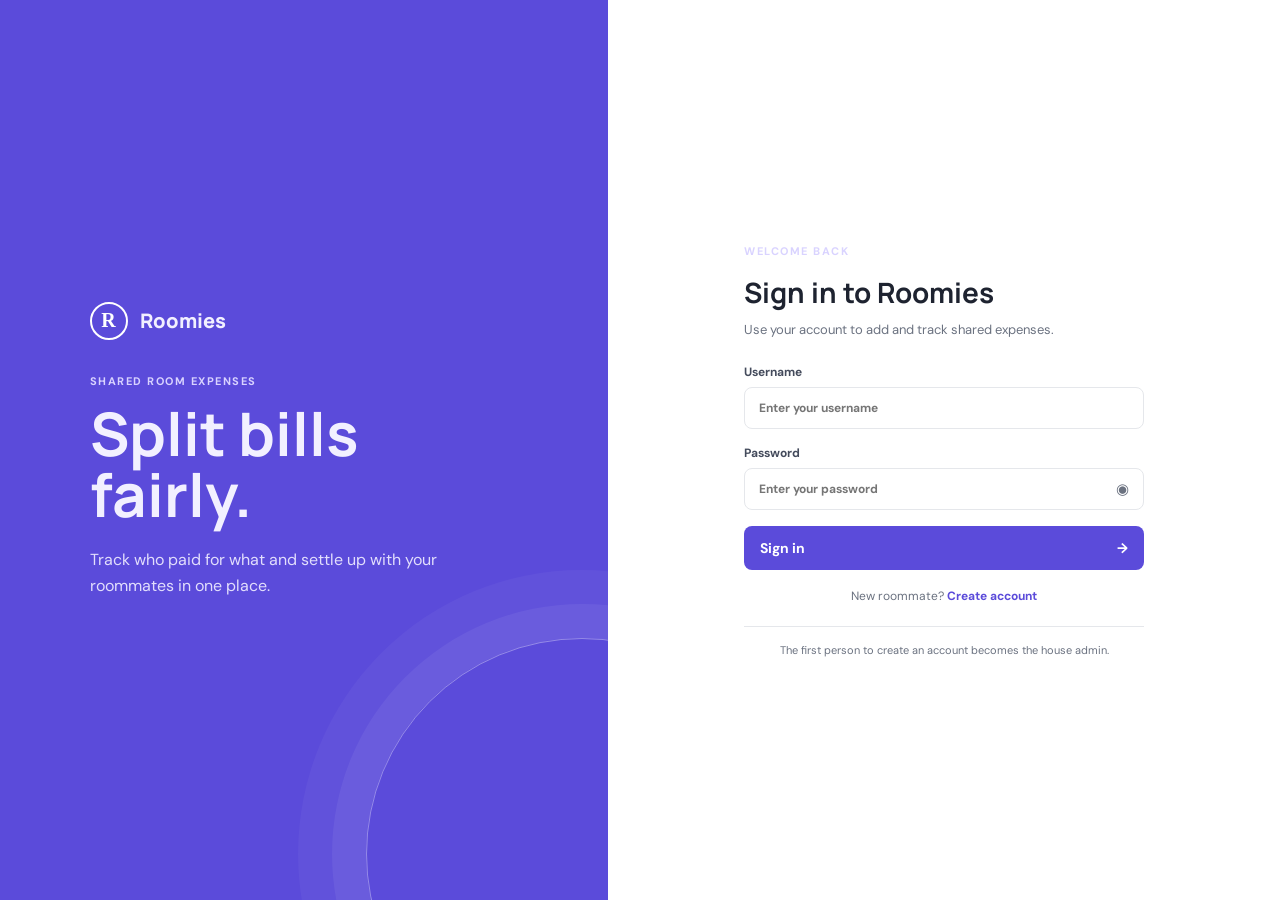
==== roommate-expenses/index.html @ 8bdee379 "Add Roomies shared expense tracker app with login system" ====
<!doctype html>
<html lang="en">
<head>
  <meta charset="UTF-8" />
  <meta name="viewport" content="width=device-width, initial-scale=1.0" />
  <meta name="theme-color" content="#5b4bda" />
  <title>Roomies | Shared expense tracker</title>
  <link rel="preconnect" href="https://fonts.googleapis.com">
  <link rel="preconnect" href="https://fonts.gstatic.com" crossorigin>
  <link href="https://fonts.googleapis.com/css2?family=DM+Sans:wght@400;500;600;700&family=Manrope:wght@700;800&display=swap" rel="stylesheet">
  <link rel="stylesheet" href="styles.css" />
</head>
<body>
  <script>if (!sessionStorage.getItem('roomies-token')) window.location.replace('login.html');</script>
  <div class="app-shell">
    <header class="app-header">
      <div class="brand"><span class="brand-mark">R</span><span>Roomies</span></div>
      <p class="tagline">Split room expenses fairly with your roommates.</p>
      <div class="session-bar"><span id="current-user-label">Signed in</span><button type="button" id="logout-btn" class="remove-btn">Log out</button></div>
    </header>

    <main class="layout">
      <section class="card">
        <h2>Add an expense</h2>
        <form id="expense-form" class="stacked-form">
          <label>What was purchased
            <input id="expense-description" type="text" placeholder="e.g. Groceries, Wi-Fi bill" required maxlength="120" />
          </label>
          <label>Amount (SAR)
            <input id="expense-amount" type="number" step="0.01" min="0.01" placeholder="0.00" required />
          </label>
          <fieldset class="participants-box">
            <legend>Split between (you are recorded as the payer)</legend>
            <div id="expense-participants" class="chip-checklist"></div>
          </fieldset>
          <button class="primary-btn full" type="submit">Add expense →</button>
          <p id="expense-error" class="error-text" hidden></p>
        </form>
      </section>

      <section class="card wide">
        <h2>Total invested</h2>
        <div id="invested-grid" class="invested-grid"></div>
      </section>

      <section class="card wide" hidden>
        <h2>Roommates</h2>
        <ul id="roommate-list" class="chip-list"></ul>

        <p id="admin-locked-note" class="empty-note">Only the house admin can add or remove roommates.</p>

        <div id="admin-panel" hidden>
          <form id="roommate-form" class="inline-form">
            <input id="roommate-name" type="text" placeholder="Add roommate name (e.g. guest)" required maxlength="40" />
            <button class="primary-btn" type="submit">＋ Add</button>
          </form>
        </div>
        <p id="roommate-error" class="error-text" hidden></p>
      </section>

      <section class="card wide">
        <h2>Balances</h2>
        <div class="table-wrap">
          <table class="data-table" id="balance-table">
            <thead><tr><th>Roommate</th><th>Paid</th><th>Share</th><th>Net balance</th></tr></thead>
            <tbody></tbody>
          </table>
        </div>
      </section>

      <section class="card wide">
        <h2>Who owes whom</h2>
        <ul id="settlement-list" class="settlement-list"></ul>
      </section>

      <section class="card wide">
        <h2>Expense history</h2>
        <div class="table-wrap">
          <table class="data-table" id="expense-table">
            <thead><tr><th>Item</th><th>Amount</th><th>Paid by</th><th>Split between</th><th>Date</th><th></th></tr></thead>
            <tbody></tbody>
          </table>
        </div>
      </section>
    </main>
  </div>
  <script src="app.js"></script>
</body>
</html>
---- roommate-expenses/styles.css ----
:root {
  --ink: #1e2330;
  --muted: #6b7280;
  --line: #e5e7eb;
  --paper: #f6f7fb;
  --accent: #5b4bda;
  --accent-dark: #4636b0;
  --danger: #c0392b;
  --positive: #1c9963;
  --negative: #c0392b;
}

* { box-sizing: border-box; }
body { margin: 0; background: var(--paper); color: var(--ink); font-family: 'DM Sans', sans-serif; font-size: 14px; }
button, input, select { font: inherit; }
button { cursor: pointer; border: 0; }

.app-shell { max-width: 1080px; margin: 0 auto; padding: 32px 20px 60px; }
.app-header { text-align: center; margin-bottom: 28px; }
.brand { display: inline-flex; align-items: center; gap: 10px; font-family: Manrope, sans-serif; font-weight: 800; font-size: 24px; }
.brand-mark { display: grid; place-items: center; background: var(--accent); color: #fff; width: 36px; height: 36px; border-radius: 10px; font-size: 18px; }
.tagline { color: var(--muted); margin: 10px 0 0; }
.session-bar { display: flex; align-items: center; justify-content: center; gap: 12px; margin-top: 14px; font-size: 12px; color: var(--muted); }
.session-bar #logout-btn { font-size: 12px; }

.layout { display: grid; grid-template-columns: 1fr 1fr; gap: 18px; }
.card { background: #fff; border: 1px solid var(--line); border-radius: 12px; padding: 20px 22px; box-shadow: 0 4px 16px rgba(30, 35, 48, 0.04); }
.card.wide { grid-column: 1 / -1; }
.card h2 { font-family: Manrope, sans-serif; font-size: 16px; margin: 0 0 16px; }

.inline-form { display: flex; gap: 10px; margin-bottom: 14px; }
.inline-form input { flex: 1; }

input[type="text"], input[type="number"], select {
  width: 100%; padding: 10px 12px; border: 1px solid var(--line); border-radius: 8px; background: #fff; color: var(--ink);
}
input:focus, select:focus { outline: none; border-color: var(--accent); box-shadow: 0 0 0 3px rgba(91, 75, 218, 0.12); }

.primary-btn { background: var(--accent); color: #fff; font-weight: 700; padding: 11px 16px; border-radius: 8px; }
.primary-btn:hover { background: var(--accent-dark); }
.primary-btn.full { width: 100%; margin-top: 6px; }

.stacked-form { display: grid; gap: 14px; }
.stacked-form label { display: grid; gap: 6px; font-size: 12px; font-weight: 600; color: #444b5c; }
.form-row { display: grid; grid-template-columns: 1fr 1fr; gap: 12px; }

.participants-box { border: 1px solid var(--line); border-radius: 8px; padding: 12px; margin: 0; }
.participants-box legend { font-size: 11px; font-weight: 700; color: var(--muted); padding: 0 4px; }
.chip-checklist { display: flex; flex-wrap: wrap; gap: 8px; }
.chip-checklist label { display: inline-flex; align-items: center; gap: 6px; border: 1px solid var(--line); border-radius: 20px; padding: 6px 12px; font-size: 12px; font-weight: 600; cursor: pointer; background: #f9f9fc; }
.chip-checklist input { width: auto; margin: 0; }

.chip-list { list-style: none; display: flex; flex-wrap: wrap; gap: 8px; padding: 0; margin: 0 0 14px; }
.chip-list li { display: inline-flex; align-items: center; gap: 8px; background: #f0eefc; color: var(--accent-dark); border-radius: 20px; padding: 7px 12px; font-size: 12px; font-weight: 700; }
.chip-list button { background: none; color: var(--danger); font-weight: 700; font-size: 13px; line-height: 1; }

#admin-panel .inline-form { margin-bottom: 10px; }
#admin-lock-btn { font-size: 11px; padding: 0; }

.table-wrap { overflow-x: auto; }
.data-table { width: 100%; border-collapse: collapse; min-width: 480px; }
.data-table th { text-align: left; text-transform: uppercase; font-size: 10px; letter-spacing: 0.6px; color: var(--muted); padding: 10px 12px; border-bottom: 1px solid var(--line); }
.data-table td { padding: 12px; border-bottom: 1px solid #f0f0f4; font-size: 13px; }
.data-table td:last-child, .data-table th:last-child { text-align: right; }
.net-positive { color: var(--positive); font-weight: 700; }
.net-negative { color: var(--negative); font-weight: 700; }

.settlement-list { list-style: none; margin: 0; padding: 0; display: grid; gap: 10px; }
.settlement-list li { display: flex; align-items: center; justify-content: space-between; background: #f9f9fc; border: 1px solid var(--line); border-radius: 8px; padding: 12px 14px; font-size: 13px; }
.settlement-list .amount { font-weight: 700; color: var(--accent-dark); }
.empty-note { color: var(--muted); font-size: 13px; padding: 10px 0; }

.invested-grid { display: grid; grid-template-columns: repeat(auto-fit, minmax(150px, 1fr)); gap: 12px; }
.invested-card { border: 1px solid var(--line); border-radius: 10px; padding: 14px 16px; background: #f9f9fc; }
.invested-card .name { display: block; font-size: 12px; font-weight: 700; color: #444b5c; margin-bottom: 8px; }
.invested-card .amount { display: block; font-family: Manrope, sans-serif; font-size: 20px; font-weight: 800; color: var(--accent-dark); }
.invested-card.total { background: var(--accent); border-color: var(--accent); }
.invested-card.total .name, .invested-card.total .amount { color: #fff; }

.remove-btn { color: var(--danger); font-weight: 700; background: none; }

.error-text { color: var(--danger); font-size: 12px; margin: 8px 0 0; }

@media (max-width: 760px) {
  .layout { grid-template-columns: 1fr; }
  .form-row { grid-template-columns: 1fr; }
}
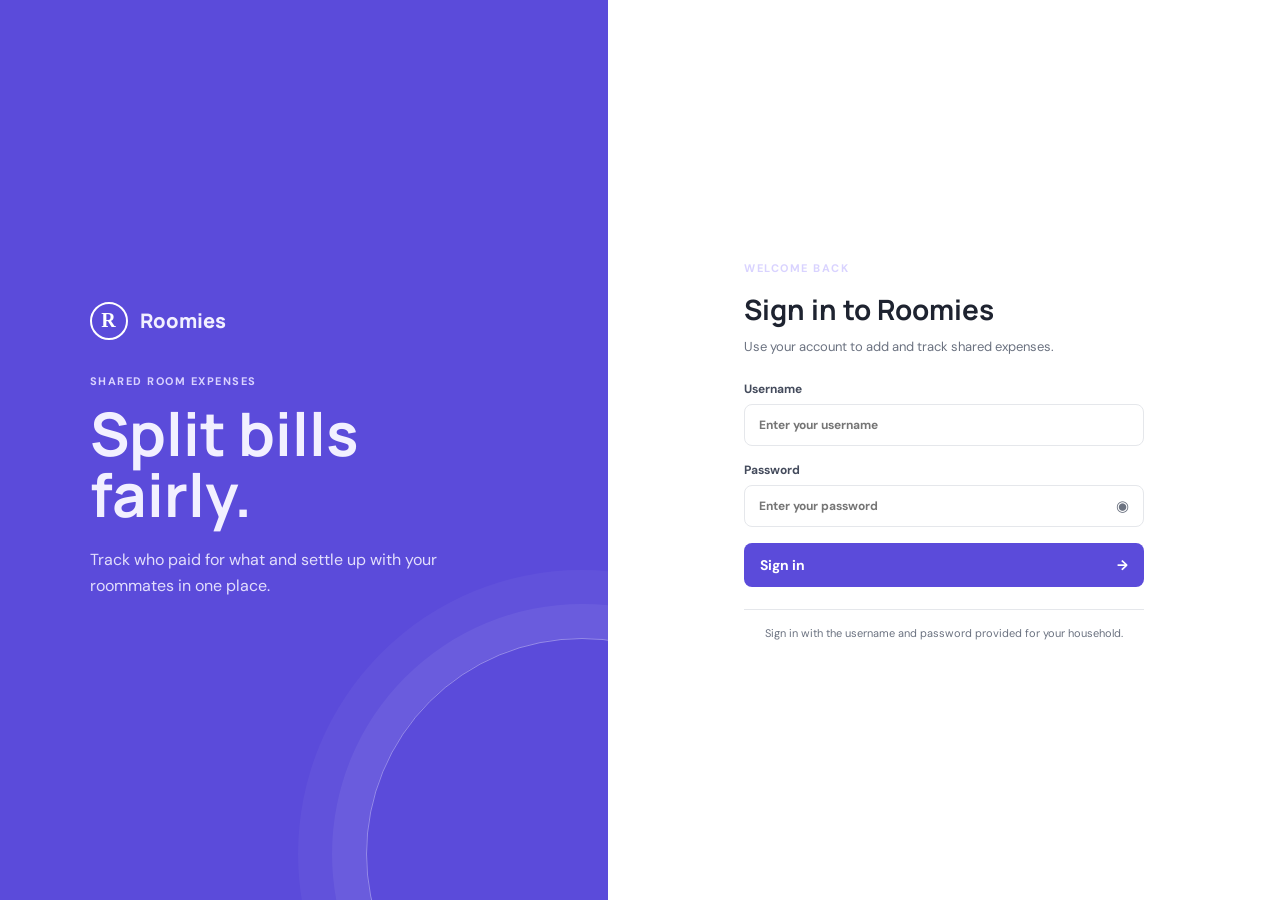
==== commit 809bd9ad: "Add recorded roommate settlement payments" ====
--- a/roommate-expenses/index.html
+++ b/roommate-expenses/index.html
@@ -43,6 +43,24 @@
         <div id="invested-grid" class="invested-grid"></div>
       </section>
 
+      <section class="card wide">
+        <h2>Record settlement payment</h2>
+        <form id="settlement-form" class="stacked-form">
+          <p id="settlement-payer" class="empty-note"></p>
+          <div class="form-row">
+            <label>Pay to
+              <select id="settlement-recipient" required></select>
+            </label>
+            <label>Amount (SAR)
+              <input id="settlement-amount" type="number" step="0.01" min="0.01" placeholder="0.00" required />
+            </label>
+          </div>
+          <p id="settlement-limit" class="empty-note"></p>
+          <button class="primary-btn" type="submit">Record payment</button>
+          <p id="settlement-error" class="error-text" hidden></p>
+        </form>
+      </section>
+
       <section class="card wide" hidden>
         <h2>Roommates</h2>
         <ul id="roommate-list" class="chip-list"></ul>
@@ -74,6 +92,16 @@
       </section>
 
       <section class="card wide">
+        <h2>Settlement history</h2>
+        <div class="table-wrap">
+          <table class="data-table" id="settlement-history-table">
+            <thead><tr><th>Date</th><th>Paid by</th><th>Paid to</th><th>Amount</th></tr></thead>
+            <tbody></tbody>
+          </table>
+        </div>
+      </section>
+
+      <section class="card wide">
         <h2>Expense history</h2>
         <div class="table-wrap">
           <table class="data-table" id="expense-table">
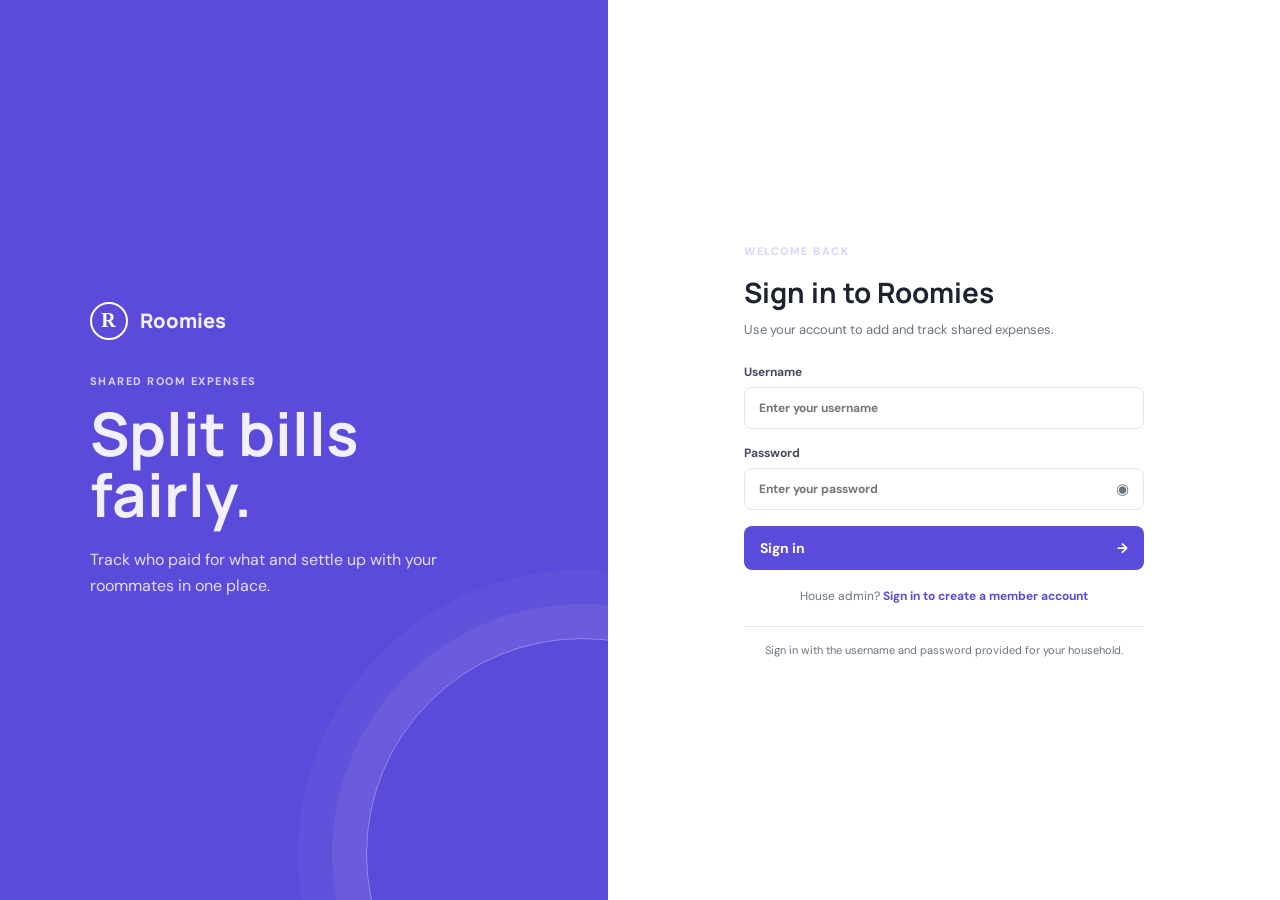
==== commit 0cf4e30c: "Add admin member account creation flow Co-authored-by: Copilot <223556219+Copilot@users.noreply.gith" ====
--- a/roommate-expenses/index.html
+++ b/roommate-expenses/index.html
@@ -16,7 +16,7 @@
     <header class="app-header">
       <div class="brand"><span class="brand-mark">R</span><span>Roomies</span></div>
       <p class="tagline">Split room expenses fairly with your roommates.</p>
-      <div class="session-bar"><span id="current-user-label">Signed in</span><button type="button" id="logout-btn" class="remove-btn">Log out</button></div>
+      <div class="session-bar"><span id="current-user-label">Signed in</span><button type="button" id="enable-notifications" class="notification-btn" hidden>Enable browser notifications</button><button type="button" id="logout-btn" class="remove-btn">Log out</button></div>
     </header>
 
     <main class="layout">
@@ -76,6 +76,23 @@
         <p id="roommate-error" class="error-text" hidden></p>
       </section>
 
+      <section id="user-management-card" class="card wide" hidden>
+        <h2>Create a user account</h2>
+        <form id="user-form" class="stacked-form">
+          <label>Household member
+            <select id="user-roommate" required></select>
+          </label>
+          <label>Username
+            <input id="user-username" type="text" autocomplete="off" placeholder="Choose a username" required maxlength="40" />
+          </label>
+          <label>Temporary password
+            <input id="user-password" type="password" autocomplete="new-password" placeholder="At least 8 characters" required minlength="8" maxlength="128" />
+          </label>
+          <button class="primary-btn" type="submit">Create user</button>
+          <p id="user-error" class="error-text" hidden></p>
+        </form>
+      </section>
+
       <section class="card wide">
         <h2>Balances</h2>
         <div class="table-wrap">
@@ -112,6 +129,7 @@
       </section>
     </main>
   </div>
+  <div id="app-notification" class="toast" role="status" aria-live="polite" hidden></div>
   <script src="app.js"></script>
 </body>
 </html>
--- a/roommate-expenses/styles.css
+++ b/roommate-expenses/styles.css
@@ -20,8 +20,10 @@
 .brand { display: inline-flex; align-items: center; gap: 10px; font-family: Manrope, sans-serif; font-weight: 800; font-size: 24px; }
 .brand-mark { display: grid; place-items: center; background: var(--accent); color: #fff; width: 36px; height: 36px; border-radius: 10px; font-size: 18px; }
 .tagline { color: var(--muted); margin: 10px 0 0; }
-.session-bar { display: flex; align-items: center; justify-content: center; gap: 12px; margin-top: 14px; font-size: 12px; color: var(--muted); }
+.session-bar { display: flex; align-items: center; justify-content: center; flex-wrap: wrap; gap: 12px; margin-top: 14px; font-size: 12px; color: var(--muted); }
 .session-bar #logout-btn { font-size: 12px; }
+.notification-btn { padding: 6px 9px; border: 1px solid var(--line); border-radius: 6px; color: var(--accent-dark); background: #fff; font-size: 11px; font-weight: 700; }
+.notification-btn[hidden] { display: none; }
 
 .layout { display: grid; grid-template-columns: 1fr 1fr; gap: 18px; }
 .card { background: #fff; border: 1px solid var(--line); border-radius: 12px; padding: 20px 22px; box-shadow: 0 4px 16px rgba(30, 35, 48, 0.04); }
@@ -30,8 +32,9 @@
 
 .inline-form { display: flex; gap: 10px; margin-bottom: 14px; }
 .inline-form input { flex: 1; }
+button:disabled, select:disabled { cursor: not-allowed; opacity: 0.6; }
 
-input[type="text"], input[type="number"], select {
+input[type="text"], input[type="number"], input[type="password"], select {
   width: 100%; padding: 10px 12px; border: 1px solid var(--line); border-radius: 8px; background: #fff; color: var(--ink);
 }
 input:focus, select:focus { outline: none; border-color: var(--accent); box-shadow: 0 0 0 3px rgba(91, 75, 218, 0.12); }
@@ -81,6 +84,10 @@
 
 .error-text { color: var(--danger); font-size: 12px; margin: 8px 0 0; }
 
+.toast { position: fixed; z-index: 10; left: 50%; bottom: 24px; max-width: calc(100vw - 32px); padding: 12px 18px; border-radius: 8px; color: #fff; background: #242936; box-shadow: 0 8px 24px rgba(20, 25, 38, 0.2); font-size: 13px; font-weight: 600; opacity: 0; transform: translate(-50%, 10px); transition: opacity 160ms ease, transform 160ms ease; }
+.toast:not([hidden]) { opacity: 1; transform: translate(-50%, 0); }
+.toast[hidden] { display: none; }
+
 @media (max-width: 760px) {
   .layout { grid-template-columns: 1fr; }
   .form-row { grid-template-columns: 1fr; }
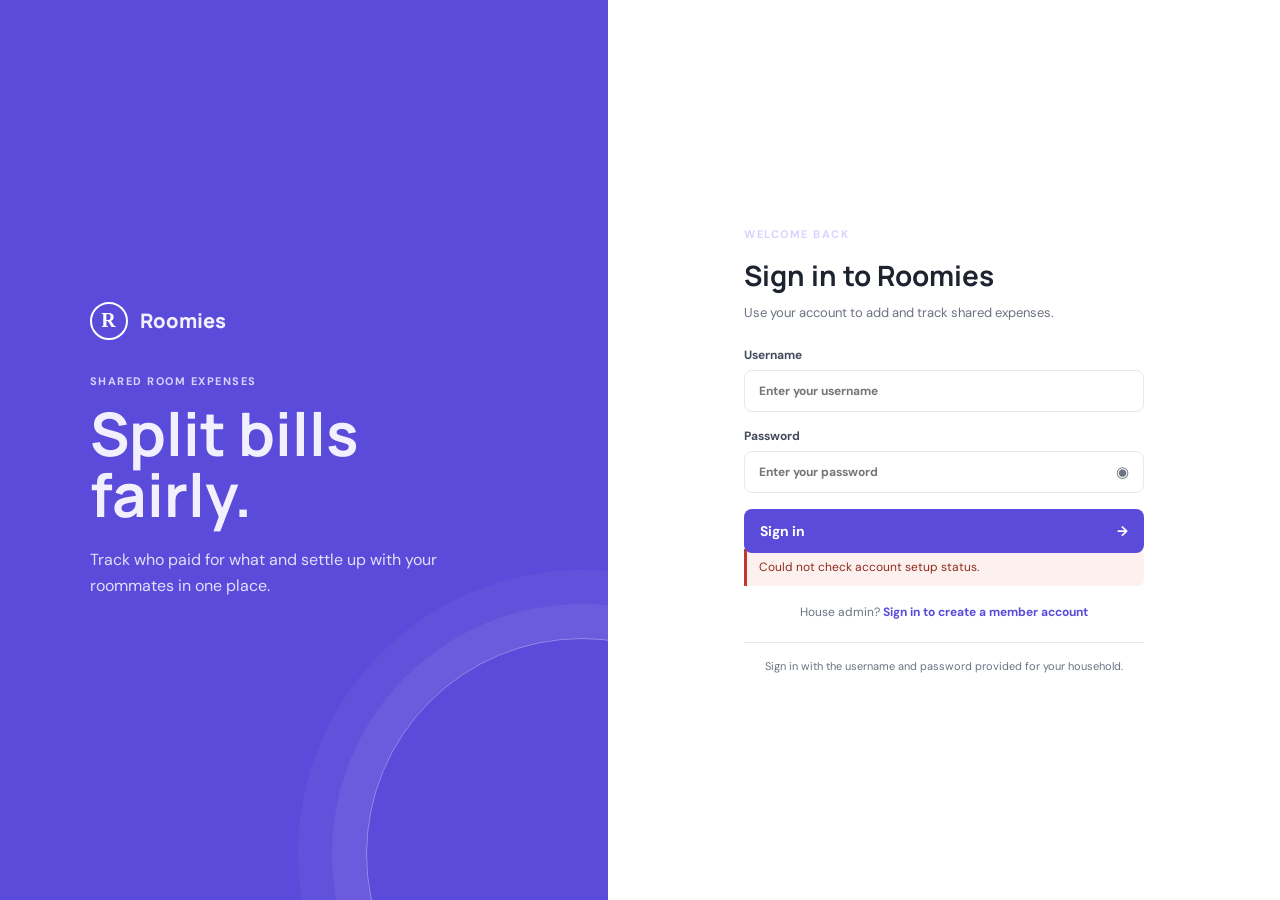
==== commit d586a901: "Deploy isolated Roomies household signup Co-authored-by: Copilot <223556219+Copilot@users.noreply.gi" ====
--- a/roommate-expenses/index.html
+++ b/roommate-expenses/index.html
@@ -61,7 +61,7 @@
         </form>
       </section>
 
-      <section class="card wide" hidden>
+      <section class="card wide">
         <h2>Roommates</h2>
         <ul id="roommate-list" class="chip-list"></ul>
 
@@ -81,6 +81,12 @@
         <form id="user-form" class="stacked-form">
           <label>Household member
             <select id="user-roommate" required></select>
+          </label>
+          <label>Account type
+            <select id="user-is-admin">
+              <option value="false">Member</option>
+              <option value="true">House admin</option>
+            </select>
           </label>
           <label>Username
             <input id="user-username" type="text" autocomplete="off" placeholder="Choose a username" required maxlength="40" />
